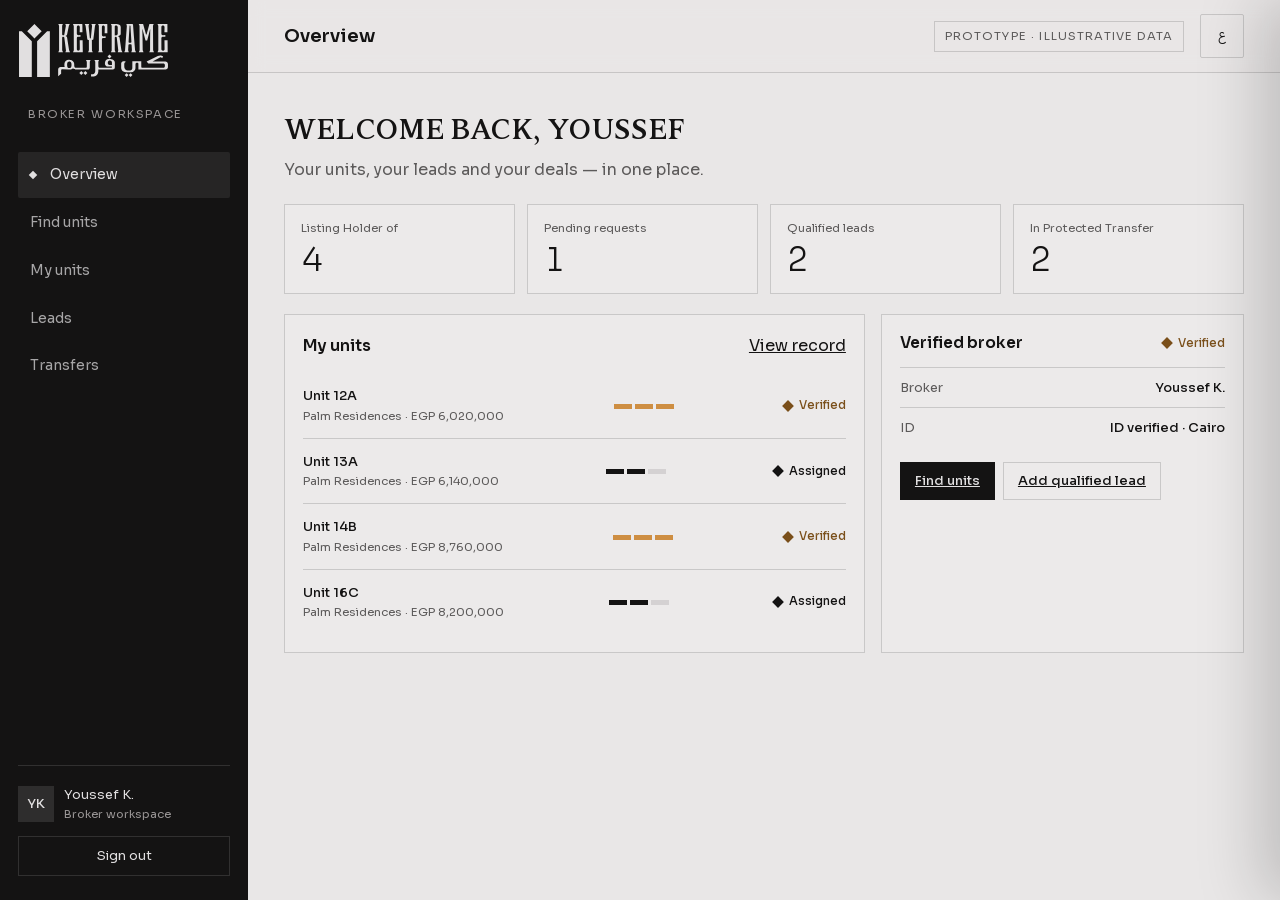
==== app-broker.html @ 13c5698a "Add files via upload" ====
<!DOCTYPE html>
<html lang="en" dir="ltr">
<head>
<title>KEYFRAME</title>
<meta charset="utf-8">
<meta name="viewport" content="width=device-width, initial-scale=1">
<meta name="theme-color" content="#141313">
<link rel="preload" href="assets/fonts/zunburk.woff2" as="font" type="font/woff2" crossorigin>
<link rel="stylesheet" href="https://fonts.googleapis.com/css2?family=IBM+Plex+Sans+Arabic:wght@300;400;500;600&display=swap">
<link rel="stylesheet" href="css/colors.css">
<link rel="stylesheet" href="css/base.css">
<link rel="stylesheet" href="css/app.css">
</head>
<body class="ka" data-app="broker">
<div class="ka-shell">
  <aside class="ka-side" aria-label="Workspace">
    <a class="ka-brand" href="#overview" aria-label="KEYFRAME"><span class="logo logo--h"></span></a>
    <span class="ka-role" data-i18n="role.brk"></span>
    <nav aria-label="Workspace navigation"><ul class="ka-nav"></ul></nav>
    <div class="ka-side__foot">
      <div class="ka-user"><span class="ka-avatar" id="meInit"></span><span><span id="meName"></span><small data-i18n="role.brk"></small></span></div>
      <button class="ka-signout" type="button" data-i18n="signout">Sign out</button>
    </div>
  </aside>
  <div class="ka-main">
    <header class="ka-top">
      <button class="ka-menu" type="button" aria-label="Menu" data-i18n-aria="menu">☰</button>
      <h1 id="pageTitle" tabindex="-1"></h1>
      <span class="ka-proto" data-i18n="proto">Prototype · illustrative data</span>
      <button class="lang" type="button" data-lang-toggle>ع</button>
    </header>
    <main class="ka-view" id="view" tabindex="-1"></main>
  </div>
</div>
<div class="ka-scrim"></div>
<aside class="ka-drawer" role="dialog" aria-modal="true" aria-hidden="true"></aside>
<dialog class="ka-dialog" id="kaDialog" aria-labelledby="dlgH"><div class="ka-dialog__in"><h3 id="dlgH"></h3><p id="dlgP"></p><div class="ka-btnrow"><button class="ka-btn ka-btn--danger" id="dlgOk" type="button"></button><button class="ka-btn ka-btn--ghost" id="dlgCancel" type="button"></button></div></div></dialog>
<div class="ka-toasts" aria-live="polite"></div>
<script src="js/i18n.js"></script>
<script src="js/app-i18n.js"></script>
<script src="js/app.js"></script>
</body>
</html>
---- css/colors.css ----
/* KEYFRAME — color system v1
   Rule: only two hues speak. Bronze = earned verification. Brick = something is broken.
   Everything else (info, warning, progress, pending, empty, blocked, generic success) is ink & stone + icon + words. */

:root {
  --kf-neutral-950: #141313;
  --kf-neutral-900: #1c1b1b;
  --kf-neutral-850: #232222;
  --kf-neutral-800: #303030;
  --kf-neutral-700: #4a4848;
  --kf-neutral-600: #5c5a5a;
  --kf-neutral-500: #7a7777;
  --kf-neutral-400: #9a9696;
  --kf-neutral-300: #b9b6b6;
  --kf-neutral-200: #d4d1d2;
  --kf-neutral-100: #e1dfe0;
  --kf-neutral-50: #eceaea;
  --kf-bronze-100: #f1e3cf;
  --kf-bronze-300: #e2b479;
  --kf-bronze-400: #d69f5a;
  --kf-bronze-500: #ce8e42;
  --kf-bronze-600: #a8712f;
  --kf-bronze-700: #7a4f1a;
  --kf-bronze-800: #4a3214;
  --kf-bronze-900: #2a1d0c;
  --kf-brick-100: #f2dbd4;
  --kf-brick-300: #e8a08c;
  --kf-brick-400: #d97c63;
  --kf-brick-500: #b5523b;
  --kf-brick-600: #943f2c;
  --kf-brick-700: #7a3020;
  --kf-brick-800: #4a1e14;
  --kf-brick-900: #2a110b;
}

:root, [data-theme="dark"] {
  --kf-surface-page: var(--kf-neutral-950);  /* Page background */
  --kf-surface-raised: var(--kf-neutral-850);  /* Cards, panels */
  --kf-surface-sunken: var(--kf-neutral-900);  /* Inputs, wells */
  --kf-surface-inverse: var(--kf-neutral-100);  /* Inverse blocks */
  --kf-text-primary: var(--kf-neutral-100);  /* Body and headings */
  --kf-text-secondary: var(--kf-neutral-400);  /* Supporting text */
  --kf-text-disabled: var(--kf-neutral-600);  /* Disabled labels (exempt from contrast) */
  --kf-text-inverse: var(--kf-neutral-950);  /* Text on inverse */
  --kf-border-subtle: var(--kf-neutral-800);  /* Dividers */
  --kf-border-strong: var(--kf-neutral-500);  /* Control outlines */
  --kf-border-focus: var(--kf-neutral-100);  /* Focus ring */
  --kf-action-primary-bg: var(--kf-neutral-100);  /* Primary button — never bronze */
  --kf-action-primary-fg: var(--kf-neutral-950);  /* Primary button label */
  --kf-action-primary-hover: var(--kf-neutral-200);  /* Primary hover */
  --kf-verified-fg: var(--kf-bronze-500);  /* Verified label, Verified Frame */
  --kf-verified-mark: var(--kf-bronze-500);  /* Brackets, diamond (graphic, 3:1) */
  --kf-verified-bg: var(--kf-bronze-900);  /* Verified row tint (rare) */
  --kf-error-fg: var(--kf-brick-400);  /* Error text */
  --kf-error-border: var(--kf-brick-400);  /* Invalid field outline */
  --kf-error-bg: var(--kf-brick-900);  /* Error banner tint */
  --kf-warning-fg: var(--kf-neutral-100);  /* Warning text — neutral + triangle icon */
  --kf-warning-border: var(--kf-neutral-300);  /* Dashed warning outline */
  --kf-info-fg: var(--kf-neutral-300);  /* Info text + i icon */
  --kf-progress-track: var(--kf-neutral-800);  /* Progress track */
  --kf-progress-fill: var(--kf-neutral-100);  /* Progress fill — never bronze */
  --kf-pending-fg: var(--kf-neutral-400);  /* Pending: outline diamond */
  --kf-empty-fg: var(--kf-neutral-400);  /* Empty state copy */
  --kf-blocked-fg: var(--kf-neutral-400);  /* Blocked/locked label + lock icon */
  --kf-success-fg: var(--kf-neutral-100);  /* Generic success (saved) — neutral + check */
  --kf-verified-on-bg: var(--kf-bronze-500);  /* Text on verified tint */
  --kf-error-on-bg: var(--kf-brick-400);  /* Text on error tint */
}

[data-theme="light"], .on-light {
  --kf-surface-page: var(--kf-neutral-100);  /* Page background */
  --kf-surface-raised: var(--kf-neutral-50);  /* Cards, panels */
  --kf-surface-sunken: var(--kf-neutral-200);  /* Inputs, wells */
  --kf-surface-inverse: var(--kf-neutral-950);  /* Inverse blocks */
  --kf-text-primary: var(--kf-neutral-950);  /* Body and headings */
  --kf-text-secondary: var(--kf-neutral-600);  /* Supporting text */
  --kf-text-disabled: var(--kf-neutral-400);  /* Disabled labels (exempt from contrast) */
  --kf-text-inverse: var(--kf-neutral-100);  /* Text on inverse */
  --kf-border-subtle: var(--kf-neutral-200);  /* Dividers */
  --kf-border-strong: var(--kf-neutral-500);  /* Control outlines */
  --kf-border-focus: var(--kf-neutral-950);  /* Focus ring */
  --kf-action-primary-bg: var(--kf-neutral-950);  /* Primary button — never bronze */
  --kf-action-primary-fg: var(--kf-neutral-100);  /* Primary button label */
  --kf-action-primary-hover: var(--kf-neutral-800);  /* Primary hover */
  --kf-verified-fg: var(--kf-bronze-700);  /* Verified label, Verified Frame */
  --kf-verified-mark: var(--kf-bronze-600);  /* Brackets, diamond (graphic, 3:1) */
  --kf-verified-bg: var(--kf-bronze-100);  /* Verified row tint (rare) */
  --kf-error-fg: var(--kf-brick-600);  /* Error text */
  --kf-error-border: var(--kf-brick-600);  /* Invalid field outline */
  --kf-error-bg: var(--kf-brick-100);  /* Error banner tint */
  --kf-warning-fg: var(--kf-neutral-950);  /* Warning text — neutral + triangle icon */
  --kf-warning-border: var(--kf-neutral-700);  /* Dashed warning outline */
  --kf-info-fg: var(--kf-neutral-700);  /* Info text + i icon */
  --kf-progress-track: var(--kf-neutral-200);  /* Progress track */
  --kf-progress-fill: var(--kf-neutral-950);  /* Progress fill — never bronze */
  --kf-pending-fg: var(--kf-neutral-600);  /* Pending: outline diamond */
  --kf-empty-fg: var(--kf-neutral-600);  /* Empty state copy */
  --kf-blocked-fg: var(--kf-neutral-600);  /* Blocked/locked label + lock icon */
  --kf-success-fg: var(--kf-neutral-950);  /* Generic success (saved) — neutral + check */
  --kf-verified-on-bg: var(--kf-bronze-800);  /* Text on verified tint */
  --kf-error-on-bg: var(--kf-brick-800);  /* Text on error tint */
}
---- css/base.css ----
/* KEYFRAME v2 — tokens, base, shared components */
/* Zunburk for letters only: its figures render distorted, so digits fall through to Sora / Plex Arabic */
@font-face { font-family: "Zunburk"; src: url("../assets/fonts/zunburk.woff2") format("woff2"); font-weight: 100 900; font-display: swap; unicode-range: U+0000-002F, U+003A-065F, U+066A-06EF, U+06FA-10FFFF; }
@font-face { font-family: "Sora"; src: url("../assets/fonts/sora.woff2") format("woff2"); font-weight: 100 800; font-display: swap; }

:root {
  --ink: var(--kf-neutral-950);
  --ink-2: var(--kf-neutral-850);
  --graphite: var(--kf-neutral-800);
  --stone: var(--kf-neutral-100);
  --stone-2: var(--kf-neutral-50);
  --bronze: var(--kf-bronze-500);
  --bronze-text: var(--kf-bronze-700);
  --muted-d: var(--kf-neutral-400);
  --muted-l: var(--kf-neutral-600);
  --rule-d: rgba(225, 223, 224, .14);
  --rule-l: rgba(20, 19, 19, .16);

  --font-display: "Zunburk", "Sora", "IBM Plex Sans Arabic", Georgia, serif;
  --font-body: "Sora", "IBM Plex Sans Arabic", system-ui, sans-serif;
  --fs-mega: clamp(2.5rem, 6.2vw, 6.8rem);
  --fs-h2: clamp(2.3rem, 5.2vw, 5.4rem);
  --fs-h3: clamp(1.5rem, 2.4vw, 2.3rem);
  --fs-lead: clamp(1.02rem, 1.3vw, 1.25rem);
  --fs-small: .8125rem;
  --fs-micro: .72rem;
  --track: .18em;

  --gutter: clamp(20px, 5vw, 80px);
  --max: 1480px;
  --sy: clamp(88px, 12vw, 180px);
  --ease: cubic-bezier(.23, 1, .32, 1);
  --ease-io: cubic-bezier(.645, .045, .355, 1);
}
html[lang="ar"] { --font-body: "IBM Plex Sans Arabic", "Sora", system-ui, sans-serif; --track: 0; }

*, *::before, *::after { box-sizing: border-box; }
html { scroll-behavior: smooth; -webkit-text-size-adjust: 100%; }
body { margin: 0; background: var(--ink); color: var(--stone); font: 400 1rem/1.65 var(--font-body); -webkit-font-smoothing: antialiased; }
body.locked { overflow: hidden; }
img { display: block; max-width: 100%; height: auto; }
a { color: inherit; }
button { font: inherit; color: inherit; }
:focus-visible { outline: 2px solid currentColor; outline-offset: 3px; }
.sr-only { position: absolute; width: 1px; height: 1px; overflow: hidden; clip: rect(0 0 0 0); white-space: nowrap; }
.skip { position: absolute; top: -60px; inset-inline-start: 12px; z-index: 300; background: var(--stone); color: var(--ink); padding: 10px 16px; }
.skip:focus { top: 12px; }

.wrap { width: 100%; max-width: var(--max); margin-inline: auto; padding-inline: var(--gutter); }
.sec { position: relative; padding-block: var(--sy); overflow: hidden; }
.light { background: var(--stone); color: var(--ink); }
.light :focus-visible { outline-color: var(--ink); }
.graph { background: var(--graphite); }

/* ---------- Type ---------- */
h1, h2, h3, h4, .display { font-family: var(--font-display); font-weight: 700; text-transform: uppercase; line-height: .98; letter-spacing: -.01em; margin: 0; font-variation-settings: "wdth" 0; }
html[lang="ar"] :is(h1, h2, h3, h4, .display) { line-height: 1.3; letter-spacing: 0; }
h1 { font-size: var(--fs-mega); }
h2 { font-size: var(--fs-h2); }
h3 { font-size: var(--fs-h3); line-height: 1.05; }
.lead { font-size: var(--fs-lead); font-weight: 300; line-height: 1.6; max-width: 46ch; margin: 0; }
.mut { color: var(--muted-d); }
.light .mut { color: var(--muted-l); }
.eyebrow { display: flex; align-items: center; gap: 14px; margin: 0 0 clamp(24px, 3.4vw, 48px); font-size: var(--fs-micro); font-weight: 500; letter-spacing: var(--track); text-transform: uppercase; }
.micro { font-size: var(--fs-micro); letter-spacing: var(--track); text-transform: uppercase; font-weight: 500; }
.ln { display: block; overflow: hidden; padding-bottom: .05em; }
.ln > span { display: inline-block; }

/* ---------- Blade: the brand's pointed kashida bar ---------- */
.blade {
  --c: var(--graphite);
  display: block; height: var(--bh, 64px); font-size: calc(var(--bh, 64px) * .55); position: relative;
  background: linear-gradient(90deg, rgba(0,0,0,0) 0%, var(--c) 82%);
  -webkit-mask: url("../assets/brand/blade-cap-l.svg") left center / auto 100% no-repeat, url("../assets/brand/blade-cap-r.svg") right center / auto 100% no-repeat, linear-gradient(#000, #000) center / calc(100% - var(--bh, 64px) * 1.68 + 4px) 100% no-repeat;
          mask: url("../assets/brand/blade-cap-l.svg") left center / auto 100% no-repeat, url("../assets/brand/blade-cap-r.svg") right center / auto 100% no-repeat, linear-gradient(#000, #000) center / calc(100% - var(--bh, 64px) * 1.68 + 4px) 100% no-repeat;
}
.blade--l { background: linear-gradient(270deg, rgba(0,0,0,0) 0%, var(--c) 82%); }
.blade--solid { background: var(--c); }
.blade--bronze { --c: var(--bronze); }
.blade--stone { --c: var(--stone); }
.blade--glass { background: rgba(206, 142, 66, .55); }
.blade > * { font-size: 1rem; }

/* stacked blades (poster pattern) */
.blades { display: grid; gap: 0; }
.blades .blade { transform: translateX(var(--from, -40px)); opacity: 0; transition: transform 1100ms var(--ease), opacity 900ms ease; transition-delay: calc(var(--i, 0) * 90ms); }
.blades .blade--l { --from: 40px; }
.blades.in .blade, .no-js .blades .blade { transform: none; opacity: 1; }
.blades--offset .blade { width: 82%; }
.blades--offset .blade--l { margin-inline-start: 18%; }
[dir="rtl"] .blades--offset .blade--l { margin-inline-start: 0; margin-inline-end: 18%; }

/* ---------- Buttons ---------- */
.btn {
  --bg: var(--stone); --fg: var(--ink);
  display: inline-flex; align-items: center; justify-content: center; gap: 14px; min-height: 52px; padding: 0 26px;
  background: var(--bg); color: var(--fg); border: 1px solid var(--bg); border-radius: 2px;
  font-size: var(--fs-small); font-weight: 500; letter-spacing: .14em; text-transform: uppercase; text-decoration: none; cursor: pointer;
  transition: background 180ms ease, color 180ms ease, transform 100ms ease-out;
}
html[lang="ar"] .btn { letter-spacing: 0; font-size: .95rem; }
.btn:hover { background: transparent; color: var(--bg); }
.btn:active { transform: scale(.98); }
.btn .arr { width: 18px; height: 10px; transition: transform 300ms var(--ease); }
.btn:hover .arr { transform: translateX(4px); }
[dir="rtl"] .btn .arr { transform: scaleX(-1); }
[dir="rtl"] .btn:hover .arr { transform: scaleX(-1) translateX(4px); }
.btn--ghost { background: transparent; color: var(--stone); border-color: var(--rule-d); }
.btn--ghost:hover { border-color: var(--stone); color: var(--stone); }
.light .btn { --bg: var(--ink); --fg: var(--stone); }
.light .btn--ghost { color: var(--ink); border-color: var(--rule-l); }
.light .btn--ghost:hover { border-color: var(--ink); color: var(--ink); }
.btns { display: flex; flex-wrap: wrap; gap: 12px; }
.link { white-space: nowrap; display: inline-flex; gap: 12px; align-items: center; text-decoration: none; font-size: var(--fs-small); letter-spacing: .12em; text-transform: uppercase; font-weight: 500; border-bottom: 1px solid currentColor; padding-bottom: 6px; }
html[lang="ar"] .link { letter-spacing: 0; }

/* ---------- Verified state (no brackets): diamond + label + bronze blade seal ---------- */
.vbadge { display: inline-flex; align-items: center; gap: 8px; font-size: var(--fs-micro); letter-spacing: .14em; text-transform: uppercase; font-weight: 500; color: var(--muted-d); }
.vbadge::before { content: ""; width: 9px; height: 9px; transform: rotate(45deg); border: 1.5px solid currentColor; flex: none; }
.vbadge.on { color: var(--bronze); }
.vbadge.on::before { background: currentColor; }
.light .vbadge { color: var(--muted-l); }
.light .vbadge.on { color: var(--bronze-text); }
html[lang="ar"] .vbadge { letter-spacing: 0; }
.seal { --bh: 10px; width: 0; transition: width 900ms var(--ease); }
.is-verified .seal { width: 100%; }

/* ---------- Image treatments from the posters ---------- */
.arch { overflow: hidden; }
.arch img, .cover img { width: 100%; height: 100%; object-fit: cover; }
.cover { overflow: hidden; }
.zoom img { transform: scale(1.08); transition: transform 1600ms var(--ease); }
.zoom.in img { transform: scale(1); }
.band { position: absolute; z-index: 2; --bh: clamp(120px, 14vw, 190px); display: flex; align-items: center; }
.band__txt { padding-inline: 1.4em 2.2em; max-width: 40ch; font-size: .98rem !important; line-height: 1.55; color: var(--stone); }

/* ---------- Reveal ---------- */
.rv { opacity: 0; transform: translateY(26px); transition: opacity 900ms var(--ease), transform 900ms var(--ease); }
.rv.in { opacity: 1; transform: none; }
.rvl .ln > span { transform: translateY(108%); transition: transform 1100ms var(--ease); }
.rvl.in .ln > span { transform: none; }
.rvl.in .ln:nth-child(2) > span { transition-delay: 90ms; }
.rvl.in .ln:nth-child(3) > span { transition-delay: 180ms; }

/* ---------- Loader (home only) ---------- */
.loader { position: fixed; inset: 0; z-index: 400; background: var(--ink); display: grid; place-items: center; transition: opacity 600ms ease, visibility 600ms; }
.loader.done { opacity: 0; visibility: hidden; }
.loader__stack { width: min(520px, 76vw); display: grid; }
.loader__stack .blade { --bh: clamp(34px, 6vw, 56px); --c: #2b2a2a; transform: translateX(var(--from, -60vw)); transition: transform 900ms var(--ease); transition-delay: calc(var(--i) * 80ms); }
.loader__stack .blade--l { --from: 60vw; }
.loader.go .loader__stack .blade { transform: none; }
.loader__logo { position: absolute; width: 74px; color: var(--stone); background: var(--stone); opacity: 0; transition: opacity 500ms ease 700ms; }
.loader.go .loader__logo { opacity: 1; }

/* ---------- Logo (masked SVG) ---------- */
.logo { display: block; background: currentColor; -webkit-mask: var(--logo) center / contain no-repeat; mask: var(--logo) center / contain no-repeat; }
.logo--h { --logo: url("../assets/brand/logo-horizontal.svg"); aspect-ratio: 741 / 263.7; }
.logo--v { --logo: url("../assets/brand/logo-vertical.svg"); aspect-ratio: 459.7 / 480.1; }
.logo--b { --logo: url("../assets/brand/logo-block.svg"); aspect-ratio: 218 / 374.8; }

/* ---------- Nav ---------- */
.nav { position: fixed; inset: 0 0 auto; z-index: 200; transition: background 300ms ease, transform 350ms var(--ease), border-color 300ms; border-bottom: 1px solid transparent; }
.nav.solid { background: rgba(20, 19, 19, .9); backdrop-filter: blur(10px); border-color: var(--rule-d); }
.nav.hide { transform: translateY(-100%); }
.nav__in { height: 78px; display: flex; align-items: center; justify-content: space-between; gap: 24px; }
.nav__brand { width: 170px; color: var(--stone); }
.nav__links { display: flex; gap: clamp(16px, 2.2vw, 38px); list-style: none; margin: 0; padding: 0; }
.nav__links a { position: relative; text-decoration: none; font-size: var(--fs-small); color: rgba(225, 223, 224, .78); padding-block: 8px; transition: color 160ms; }
.nav__links a:hover, .nav__links a[aria-current="page"] { color: var(--stone); }
.nav__links a[aria-current="page"]::after { content: ""; position: absolute; inset-inline: 0; bottom: 0; height: 1px; background: currentColor; }
.nav__tools { display: flex; align-items: center; gap: 10px; }
.lang { min-width: 44px; min-height: 44px; padding: 0 12px; background: none; border: 1px solid var(--rule-d); border-radius: 2px; cursor: pointer; font-size: var(--fs-small); }
.lang:hover { border-color: var(--stone); }
.nav .btn { min-height: 44px; padding: 0 18px; }
.burger { display: none; width: 44px; height: 44px; background: none; border: 1px solid var(--rule-d); border-radius: 2px; cursor: pointer; position: relative; }
.burger span { position: absolute; left: 12px; right: 12px; height: 1.5px; background: currentColor; transition: transform 300ms var(--ease); }
.burger span:first-child { top: 17px; } .burger span:last-child { top: 25px; }
.burger[aria-expanded="true"] span:first-child { transform: translateY(4px) rotate(45deg); }
.burger[aria-expanded="true"] span:last-child { transform: translateY(-4px) rotate(-45deg); }
.menu { position: fixed; inset: 0; z-index: 150; background: var(--ink); padding: 110px var(--gutter) 36px; display: flex; flex-direction: column; justify-content: flex-end; opacity: 0; visibility: hidden; transition: opacity 300ms, visibility 300ms; }
.menu.open { opacity: 1; visibility: visible; }
.menu ol { list-style: none; margin: 0 0 36px; padding: 0; counter-reset: m; }
.menu li { border-top: 1px solid var(--rule-d); }
.menu a { display: flex; gap: 16px; align-items: baseline; padding: 14px 0; text-decoration: none; font: 600 clamp(2rem, 9vw, 3rem)/1.05 var(--font-display); text-transform: uppercase; font-variation-settings: "wdth" 0; }
.menu a::before { counter-increment: m; content: "0" counter(m); font: 400 var(--fs-micro) var(--font-body); color: var(--muted-d); }
@media (max-width: 1000px) {
  .nav__links, .nav .btn { display: none; }
  .burger { display: block; }
  .nav__brand { width: 140px; }
}

/* ---------- Page hero (inner pages) ---------- */
.phero { position: relative; min-height: 88svh; display: flex; align-items: flex-end; padding: 140px 0 clamp(48px, 7vw, 96px); overflow: hidden; }
.phero__img { position: absolute; inset: 0; }
.phero__img img { width: 100%; height: 100%; object-fit: cover; transform: scale(1.06); transition: transform 2400ms var(--ease); }
.ready .phero__img img { transform: none; }
.phero__img::after { content: ""; position: absolute; inset: 0; background: linear-gradient(180deg, rgba(20,19,19,.55) 0%, rgba(20,19,19,.15) 35%, rgba(20,19,19,.9) 100%); }
.phero .wrap { position: relative; z-index: 2; }
.phero h1 { max-width: 22ch; margin-bottom: 28px; }
.phero__row { display: flex; justify-content: space-between; align-items: end; gap: 32px; flex-wrap: wrap; }

/* ---------- Footer ---------- */
.foot { border-top: 1px solid var(--rule-d); padding-top: 80px; overflow: hidden; }
.foot__grid { display: grid; grid-template-columns: 2fr repeat(3, 1fr); gap: 40px; }
.foot__logo { width: 140px; color: var(--stone); margin-bottom: 22px; }
.foot__tag { font: 600 1.4rem/1.1 var(--font-display); text-transform: uppercase; max-width: 16ch; margin: 0; font-variation-settings: "wdth" 0; }
.foot__col { display: grid; gap: 10px; align-content: start; font-size: var(--fs-small); }
.foot__col h4 { font: 500 var(--fs-micro) var(--font-body); letter-spacing: .14em; color: var(--muted-d); margin: 0 0 6px; text-transform: uppercase; }
.foot__col a { text-decoration: none; }
.foot__col a:hover { text-decoration: underline; text-underline-offset: 4px; }
.foot__mark { margin-top: 80px; color: #1d1c1c; }
.foot__mark .logo { width: 100%; background: #232222; }
.foot__base { display: flex; justify-content: space-between; flex-wrap: wrap; gap: 16px; padding-block: 26px; font-size: var(--fs-micro); color: var(--muted-d); }
@media (max-width: 760px) { .foot__grid { grid-template-columns: 1fr 1fr; } .foot__brand { grid-column: 1 / -1; } }

@media (prefers-reduced-motion: reduce) {
  *, *::before, *::after { transition-duration: 1ms !important; transition-delay: 0ms !important; animation-duration: 1ms !important; }
  html { scroll-behavior: auto; }
  .rv, .blades .blade { opacity: 1; transform: none; }
  .rvl .ln > span { transform: none; }
}
.logo--w { --logo: url("../assets/brand/logo-word.svg"); aspect-ratio: 666.8 / 321.8; }

/* Zunburk is variable: pin the width axis everywhere it is used (CSS would otherwise stretch it to the widest cut) */
:is(h1, h2, h3, h4, .display, .stmt__ar, .side__h, .flist strong, .flist b, .cond strong, .cond__n, .kpi b, .kp b, .edrow__n, .foot__tag, .menu a, .phone__price, .pstep b) { font-variation-settings: "wdth" 0; }
.phero__img img[src*="book-v3"] { object-position: 50% 60%; }
---- css/app.css ----
/* KEYFRAME platform prototype — sign in + developer/broker apps (prefix ka-) */
body.ka { background: #e9e7e7; color: var(--ink); min-height: 100vh; }
.ka :focus-visible { outline: 2px solid var(--ink); outline-offset: 2px; }
.ka-shell { display: grid; grid-template-columns: 248px 1fr; min-height: 100vh; }

/* Sidebar */
.ka-side { position: sticky; top: 0; height: 100vh; background: var(--ink); color: var(--stone); display: flex; flex-direction: column; padding: 24px 18px; gap: 28px; }
.ka-brand { display: flex; align-items: center; gap: 10px; color: var(--stone); text-decoration: none; }
.ka-brand .logo--h { width: 150px; }
.ka-role { font-size: var(--fs-micro); letter-spacing: .14em; text-transform: uppercase; color: var(--muted-d); padding: 0 10px; }
html[lang="ar"] .ka-role { letter-spacing: 0; }
.ka-nav { display: grid; gap: 2px; list-style: none; margin: 0; padding: 0; }
.ka-nav a { display: flex; align-items: center; justify-content: space-between; gap: 10px; padding: 11px 12px; text-decoration: none; font-size: .9rem; color: rgba(225,223,224,.72); border-radius: 2px; }
.ka-nav a:hover { color: var(--stone); background: #1d1c1c; }
.ka-nav a[aria-current="page"] { color: var(--stone); background: #262525; }
.ka-nav a[aria-current="page"]::before { content: ""; width: 6px; height: 6px; background: var(--stone); transform: rotate(45deg); margin-inline-end: 4px; }
.ka-nav a span:first-child { flex: 1; }
.ka-count { font-size: var(--fs-micro); min-width: 22px; text-align: center; padding: 2px 6px; background: #2e2d2d; border-radius: 2px; }
.ka-side__foot { margin-top: auto; display: grid; gap: 12px; border-top: 1px solid var(--rule-d); padding-top: 18px; }
.ka-user { display: flex; align-items: center; gap: 10px; font-size: var(--fs-small); }
.ka-user small { display: block; color: var(--muted-d); font-size: var(--fs-micro); }
.ka-avatar { width: 36px; height: 36px; display: grid; place-items: center; background: #2e2d2d; font-size: var(--fs-small); font-weight: 500; flex: none; }
.ka-signout { background: none; border: 1px solid var(--rule-d); color: var(--stone); min-height: 40px; cursor: pointer; font-size: var(--fs-small); }
.ka-signout:hover { border-color: var(--stone); }

/* Main */
.ka-main { min-width: 0; display: flex; flex-direction: column; }
.ka-top { position: sticky; top: 0; z-index: 20; display: flex; align-items: center; gap: 16px; padding: 14px clamp(16px, 3vw, 36px); background: rgba(233,231,231,.92); backdrop-filter: blur(8px); border-bottom: 1px solid var(--rule-l); }
.ka-top h1 { font: 600 1.15rem/1.2 var(--font-body); text-transform: none; letter-spacing: 0; flex: 1; font-variation-settings: normal; }
.ka-proto { font-size: var(--fs-micro); letter-spacing: .1em; text-transform: uppercase; border: 1px solid var(--rule-l); padding: 5px 10px; color: var(--muted-l); }
html[lang="ar"] .ka-proto { letter-spacing: 0; }
.ka-top .lang { border-color: var(--rule-l); }
.ka-menu { display: none; width: 44px; height: 44px; border: 1px solid var(--rule-l); background: none; cursor: pointer; }
.ka-view { padding: clamp(16px, 3vw, 36px); display: grid; gap: 20px; align-content: start; animation: kaIn 360ms var(--ease); }
@keyframes kaIn { from { opacity: 0; transform: translateY(8px); } to { opacity: 1; transform: none; } }
.ka-hello h2 { font: 700 clamp(1.8rem, 3vw, 2.6rem)/1.1 var(--font-display); text-transform: uppercase; font-variation-settings: "wdth" 0; }
html[lang="ar"] .ka-hello h2 { text-transform: none; line-height: 1.4; }
.ka-hello p { margin: 6px 0 0; color: var(--muted-l); }

/* Panels */
.ka-card { background: var(--stone-2); border: 1px solid var(--rule-l); padding: 18px; min-width: 0; }
.ka-card__h { display: flex; justify-content: space-between; align-items: center; gap: 12px; flex-wrap: wrap; margin-bottom: 14px; }
.ka-card__h h3 { font: 600 .98rem var(--font-body); text-transform: none; letter-spacing: 0; font-variation-settings: normal; }
.ka-grid { display: grid; gap: 16px; }
.ka-grid--2 { grid-template-columns: 1.6fr 1fr; }
.ka-grid--even { grid-template-columns: 1fr 1fr; }
.ka-kpis { display: grid; grid-template-columns: repeat(auto-fit, minmax(150px, 1fr)); gap: 12px; }
.ka-kpi { background: var(--stone-2); border: 1px solid var(--rule-l); padding: 14px 16px; }
.ka-kpi small { display: block; font-size: var(--fs-micro); color: var(--muted-l); margin-bottom: 6px; }
.ka-kpi b { font: 300 2rem/1 var(--font-body); font-variant-numeric: tabular-nums; }
.ka-kpi.is-err b { color: var(--kf-brick-600); }
.ka-kpi.is-ver b { color: var(--bronze-text); }

/* Building view (interactive) */
.ka-bld { display: grid; gap: 6px; }
.ka-row { display: grid; grid-template-columns: 38px repeat(6, 1fr); gap: 6px; align-items: center; }
.ka-row > b { font-size: var(--fs-micro); font-weight: 500; color: var(--muted-l); }
.ka-cell { height: 34px; border: 1px solid transparent; cursor: pointer; font-size: var(--fs-micro); color: transparent; position: relative; transition: transform 120ms ease, outline-color 120ms; }
.ka-cell:hover, .ka-cell:focus-visible { color: inherit; transform: translateY(-1px); }
.ka-cell--verified { background: var(--kf-bronze-500); color: transparent; }
.ka-cell--verified:hover { color: var(--ink); }
.ka-cell--assigned { background: var(--ink); }
.ka-cell--assigned:hover { color: var(--stone); }
.ka-cell--open { background: transparent; border: 1px dashed var(--kf-neutral-500); }
.ka-cell--open:hover { color: var(--ink); }
.ka-cell--conflict { border: 1.5px solid var(--kf-brick-600); background: repeating-linear-gradient(135deg, transparent 0 4px, rgba(148,63,44,.22) 4px 5px); }
.ka-cell--conflict:hover { color: var(--kf-brick-700); }
.ka-legend { display: flex; flex-wrap: wrap; gap: 12px; font-size: var(--fs-micro); color: var(--muted-l); }
.ka-legend span { display: inline-flex; align-items: center; gap: 6px; }
.ka-legend i { width: 14px; height: 10px; display: inline-block; }

/* Status badges */
.ka-st { display: inline-flex; align-items: center; gap: 7px; font-size: var(--fs-micro); font-weight: 500; white-space: nowrap; color: var(--muted-l); }
.ka-st::before { content: ""; width: 8px; height: 8px; transform: rotate(45deg); border: 1.5px solid currentColor; flex: none; }
.ka-st--verified { color: var(--bronze-text); }
.ka-st--verified::before { background: currentColor; }
.ka-st--assigned { color: var(--ink); }
.ka-st--assigned::before { background: currentColor; }
.ka-st--conflict { color: var(--kf-brick-600); }
.ka-st--conflict::before { content: "✕"; transform: none; border: 0; width: auto; height: auto; font-size: 10px; line-height: 1; }
.ka-st--pending, .ka-st--checking { color: var(--muted-l); }
.ka-st--declined { color: var(--muted-l); text-decoration: line-through; }
.ka-seg { display: inline-flex; gap: 3px; vertical-align: middle; }
.ka-seg i { width: 18px; height: 5px; background: var(--kf-neutral-200); }
.ka-seg i.on { background: var(--ink); }
.ka-seg.all i.on { background: var(--kf-bronze-500); }

/* Tables */
.ka-tablewrap { overflow-x: auto; }
.ka-table { width: 100%; border-collapse: collapse; font-size: var(--fs-small); }
.ka-table th { text-align: start; font-weight: 500; font-size: var(--fs-micro); color: var(--muted-l); padding: 10px 12px; border-bottom: 1px solid var(--rule-l); white-space: nowrap; }
.ka-table td { padding: 12px; border-bottom: 1px solid var(--rule-l); vertical-align: middle; unicode-bidi: plaintext; }
.ka-table tbody tr { cursor: pointer; }
.ka-table tbody tr:hover { background: #f1f0f0; }
.ka-table td.num { font-variant-numeric: tabular-nums; }

/* Toolbar, chips, inputs */
.ka-toolbar { display: flex; flex-wrap: wrap; gap: 10px; align-items: center; justify-content: space-between; }
.ka-chips { display: flex; flex-wrap: wrap; gap: 6px; }
.ka-chip { min-height: 36px; padding: 0 12px; border: 1px solid var(--rule-l); background: transparent; cursor: pointer; font-size: var(--fs-small); display: inline-flex; gap: 8px; align-items: center; }
.ka-chip[aria-pressed="true"] { background: var(--ink); color: var(--stone); border-color: var(--ink); }
.ka-chip small { opacity: .7; font-variant-numeric: tabular-nums; }
.ka-input, .ka-select { min-height: 40px; border: 1px solid var(--rule-l); background: var(--stone-2); padding: 0 12px; font: inherit; font-size: var(--fs-small); color: var(--ink); min-width: 0; }
.ka-input:focus, .ka-select:focus { outline: 2px solid var(--ink); outline-offset: 0; }
.ka-btn { display: inline-flex; align-items: center; justify-content: center; gap: 8px; min-height: 38px; padding: 0 14px; border: 1px solid var(--ink); background: var(--ink); color: var(--stone); cursor: pointer; font-size: var(--fs-small); font-weight: 500; white-space: nowrap; }
.ka-btn:hover { background: #2a2929; }
.ka-btn--ghost { background: transparent; color: var(--ink); border-color: var(--rule-l); }
.ka-btn--ghost:hover { background: #f1f0f0; border-color: var(--ink); }
.ka-btn--danger { background: transparent; color: var(--kf-brick-600); border-color: var(--kf-brick-600); }
.ka-btn--danger:hover { background: var(--kf-brick-100); }
.ka-btn[disabled] { opacity: .45; cursor: not-allowed; }
.ka-note { font-size: var(--fs-micro); color: var(--muted-l); margin: 0; }

/* Lists */
.ka-list { list-style: none; margin: 0; padding: 0; }
.ka-list li { display: flex; align-items: center; justify-content: space-between; gap: 12px; padding: 12px 0; border-top: 1px solid var(--rule-l); font-size: var(--fs-small); }
.ka-list li:first-child { border-top: 0; }
.ka-list em { display: block; font-style: normal; font-size: var(--fs-micro); color: var(--muted-l); }
.ka-list b { unicode-bidi: plaintext; font-weight: 500; }
.ka-list .ka-actions { display: flex; gap: 6px; }
.ka-alert { border-inline-start: 3px solid var(--kf-brick-600); background: var(--kf-brick-100); color: var(--kf-brick-800); padding: 12px 14px; font-size: var(--fs-small); display: flex; justify-content: space-between; gap: 12px; align-items: center; }
.ka-warn { border: 1px dashed var(--kf-neutral-700); padding: 12px 14px; font-size: var(--fs-small); }
.ka-warn::before { content: "▲ "; }

/* Request groups */
.ka-req { display: grid; grid-template-columns: 220px 1fr; gap: 18px; }
.ka-req__unit h4 { font: 600 1.1rem var(--font-body); text-transform: none; letter-spacing: 0; font-variation-settings: normal; }
.ka-req__unit p { margin: 4px 0 0; font-size: var(--fs-micro); color: var(--muted-l); }

/* Unit cards (broker) */
.ka-units { display: grid; grid-template-columns: repeat(auto-fill, minmax(240px, 1fr)); gap: 14px; }
.ka-ucard { background: var(--stone-2); border: 1px solid var(--rule-l); display: flex; flex-direction: column; }
.ka-ucard__img { aspect-ratio: 16 / 10; overflow: hidden; }
.ka-ucard__img img { width: 100%; height: 100%; object-fit: cover; }
.ka-ucard__body { padding: 14px; display: grid; gap: 6px; flex: 1; align-content: start; }
.ka-ucard__body h4 { font: 600 1.05rem var(--font-body); text-transform: none; letter-spacing: 0; font-variation-settings: normal; }
.ka-ucard__body p { margin: 0; font-size: var(--fs-micro); color: var(--muted-l); }
.ka-ucard__foot { padding: 0 14px 14px; display: flex; justify-content: space-between; align-items: center; gap: 8px; }
.ka-price { font-weight: 500; font-variant-numeric: tabular-nums; }

/* Timeline */
.ka-tl { list-style: none; margin: 0; padding: 0; display: grid; grid-template-columns: repeat(4, 1fr); position: relative; }
.ka-tl::before { content: ""; position: absolute; top: 8px; inset-inline: 8px; height: 1px; background: var(--kf-neutral-300); }
.ka-tl li { position: relative; display: grid; gap: 2px; padding-inline-end: 10px; font-size: var(--fs-small); }
.ka-tl i { width: 16px; height: 16px; transform: rotate(45deg) scale(.75); background: var(--stone-2); border: 1.5px solid var(--kf-neutral-500); margin-bottom: 10px; }
.ka-tl li.done i { background: var(--ink); border-color: var(--ink); }
.ka-tl li.now i { border-color: var(--ink); }
.ka-tl em { font-style: normal; font-size: var(--fs-micro); color: var(--muted-l); }

/* Drawer + dialog */
.ka-scrim { position: fixed; inset: 0; background: rgba(20,19,19,.4); z-index: 60; opacity: 0; visibility: hidden; transition: opacity 200ms, visibility 200ms; }
.ka-scrim.open { opacity: 1; visibility: visible; }
.ka-drawer { position: fixed; top: 0; bottom: 0; inset-inline-end: 0; z-index: 70; width: min(440px, 100%); background: var(--stone-2); overflow-y: auto; transform: translateX(100%); transition: transform 280ms var(--ease); box-shadow: -20px 0 60px rgba(0,0,0,.18); }
[dir="rtl"] .ka-drawer { transform: translateX(-100%); }
.ka-drawer.open { transform: none !important; }
.ka-drawer__img { aspect-ratio: 16 / 9; }
.ka-drawer__img img { width: 100%; height: 100%; object-fit: cover; }
.ka-drawer__body { padding: 22px; display: grid; gap: 16px; }
.ka-drawer__head { display: flex; justify-content: space-between; align-items: start; gap: 12px; }
.ka-drawer__head h3 { font: 600 1.5rem var(--font-body); text-transform: none; letter-spacing: 0; font-variation-settings: normal; }
.ka-close { width: 40px; height: 40px; border: 1px solid var(--rule-l); background: none; cursor: pointer; font-size: 18px; flex: none; }
.ka-dl { margin: 0; display: grid; }
.ka-dl div { display: flex; justify-content: space-between; gap: 12px; padding: 9px 0; border-top: 1px solid var(--rule-l); font-size: var(--fs-small); }
.ka-dl dt { color: var(--muted-l); }
.ka-dl dd { margin: 0; font-weight: 500; unicode-bidi: plaintext; }
.ka-checks { list-style: none; margin: 0; padding: 0; display: grid; gap: 8px; font-size: var(--fs-small); }
.ka-checks li { display: flex; gap: 10px; align-items: center; color: var(--muted-l); }
.ka-checks li::before { content: ""; width: 12px; height: 12px; border: 1px solid var(--kf-neutral-400); flex: none; }
.ka-checks li.on { color: var(--ink); }
.ka-checks li.on::before { background: var(--ink); border-color: var(--ink); }
.ka-checks.all li.on::before { background: var(--kf-bronze-500); border-color: var(--kf-bronze-500); }
.ka-btnrow { display: flex; flex-wrap: wrap; gap: 8px; }
.ka-dialog { border: 0; padding: 0; width: min(440px, calc(100% - 32px)); background: var(--stone-2); color: var(--ink); }
.ka-dialog::backdrop { background: rgba(20,19,19,.55); }
.ka-dialog__in { padding: 24px; display: grid; gap: 14px; }
.ka-dialog h3 { font: 600 1.15rem var(--font-body); text-transform: none; letter-spacing: 0; font-variation-settings: normal; }
.ka-dialog p { margin: 0; font-size: var(--fs-small); color: var(--muted-l); }
.ka-field { display: grid; gap: 6px; }
.ka-field label { font-size: var(--fs-micro); color: var(--muted-l); }
.ka-field .ka-err { color: var(--kf-brick-600); font-size: var(--fs-micro); min-height: 1em; }
.ka-input[aria-invalid="true"] { border-color: var(--kf-brick-600); }

/* Toast */
.ka-toasts { position: fixed; bottom: 20px; inset-inline-end: 20px; z-index: 90; display: grid; gap: 8px; }
.ka-toast { background: var(--ink); color: var(--stone); padding: 12px 16px; font-size: var(--fs-small); min-width: 240px; max-width: 360px; animation: kaIn 260ms var(--ease); display: flex; gap: 12px; justify-content: space-between; align-items: center; }
.ka-toast button { background: none; border: 0; color: var(--stone); text-decoration: underline; cursor: pointer; font-size: var(--fs-small); }

/* Phone share preview */
.ka-share { display: grid; grid-template-columns: auto 1fr; gap: 28px; align-items: center; }
.ka-phone { width: 250px; padding: 9px; background: var(--ink); border-radius: 32px; }
.ka-phone__in { background: var(--stone-2); border-radius: 24px; overflow: hidden; }
.ka-phone__img { height: 170px; }
.ka-phone__img img { width: 100%; height: 100%; object-fit: cover; }
.ka-phone__body { padding: 14px; display: grid; gap: 6px; font-size: var(--fs-small); }
.ka-phone__body h4 { font: 600 1.15rem var(--font-body); text-transform: none; letter-spacing: 0; font-variation-settings: normal; }
.ka-phone__cta { display: block; text-align: center; background: var(--ink); color: var(--stone); padding: 10px; font-size: var(--fs-micro); }

/* Empty state */
.ka-empty { text-align: center; padding: 40px 16px; color: var(--muted-l); display: grid; gap: 10px; justify-items: center; font-size: var(--fs-small); }
.ka-empty b { color: var(--ink); font-size: 1rem; }

/* ===== Sign in ===== */
.ka-signin { display: grid; grid-template-columns: 1.1fr 1fr; min-height: 100vh; background: var(--stone); }
.ka-signin__img { position: relative; overflow: hidden; }
.ka-signin__img img { width: 100%; height: 100%; object-fit: cover; }
.ka-signin__img::after { content: ""; position: absolute; inset: 0; background: linear-gradient(180deg, rgba(20,19,19,.5), rgba(20,19,19,.05) 40%, rgba(20,19,19,.75)); }
.ka-signin__brand { position: absolute; z-index: 1; top: 32px; inset-inline-start: 32px; width: 170px; color: var(--stone); }
.ka-signin__quote { position: absolute; z-index: 1; bottom: 40px; inset-inline: 32px; color: var(--stone); font: 700 clamp(1.8rem, 3.4vw, 3rem)/1.05 var(--font-display); text-transform: uppercase; font-variation-settings: "wdth" 0; margin: 0; }
html[lang="ar"] .ka-signin__quote { text-transform: none; line-height: 1.35; }
.ka-signin__panel { display: grid; align-content: center; padding: clamp(28px, 6vw, 88px); gap: 22px; }
.ka-signin__top { display: flex; justify-content: space-between; align-items: center; gap: 12px; }
.ka-signin__top a { font-size: var(--fs-small); color: var(--muted-l); }
.ka-signin h1 { font-size: clamp(2.2rem, 4vw, 3.4rem); }
.ka-signin form { display: grid; gap: 16px; max-width: 440px; }
.ka-roles { display: grid; grid-template-columns: 1fr 1fr; gap: 8px; border: 0; padding: 0; margin: 0; }
.ka-roles legend { font-size: var(--fs-micro); color: var(--muted-l); margin-bottom: 8px; }
.ka-roles label { position: relative; }
.ka-roles input { position: absolute; opacity: 0; }
.ka-roles span { display: grid; gap: 2px; padding: 14px; border: 1px solid var(--rule-l); cursor: pointer; font-size: var(--fs-small); }
.ka-roles span em { font-style: normal; font-size: var(--fs-micro); color: var(--muted-l); }
.ka-roles input:checked + span { border-color: var(--ink); box-shadow: inset 0 0 0 1px var(--ink); }
.ka-roles input:focus-visible + span { outline: 2px solid var(--ink); outline-offset: 2px; }
.ka-signin .ka-input { min-height: 48px; background: transparent; }
.ka-signin .ka-btn { min-height: 52px; font-size: var(--fs-small); letter-spacing: .12em; text-transform: uppercase; }
html[lang="ar"] .ka-signin .ka-btn { letter-spacing: 0; }

@media (max-width: 1000px) {
  .ka-shell { grid-template-columns: 1fr; }
  .ka-side { position: fixed; inset-block: 0; inset-inline-start: 0; width: 260px; z-index: 80; transform: translateX(-100%); transition: transform 260ms var(--ease); }
  [dir="rtl"] .ka-side { transform: translateX(100%); }
  .ka-side.open { transform: none !important; }
  .ka-menu { display: grid; place-items: center; }
  .ka-grid--2, .ka-grid--even, .ka-req, .ka-share { grid-template-columns: 1fr; }
  .ka-tl { grid-template-columns: 1fr 1fr; row-gap: 16px; }
  .ka-tl::before { display: none; }
  .ka-signin { grid-template-columns: 1fr; }
  .ka-signin__img { height: 34vh; }
  .ka-proto { display: none; }
  .ka-phone { margin-inline: auto; }
}
@media (max-width: 560px) {
  .ka-row { grid-template-columns: 30px repeat(6, 1fr); gap: 4px; }
  .ka-cell { height: 28px; }
}

#pageTitle:focus { outline: none; }
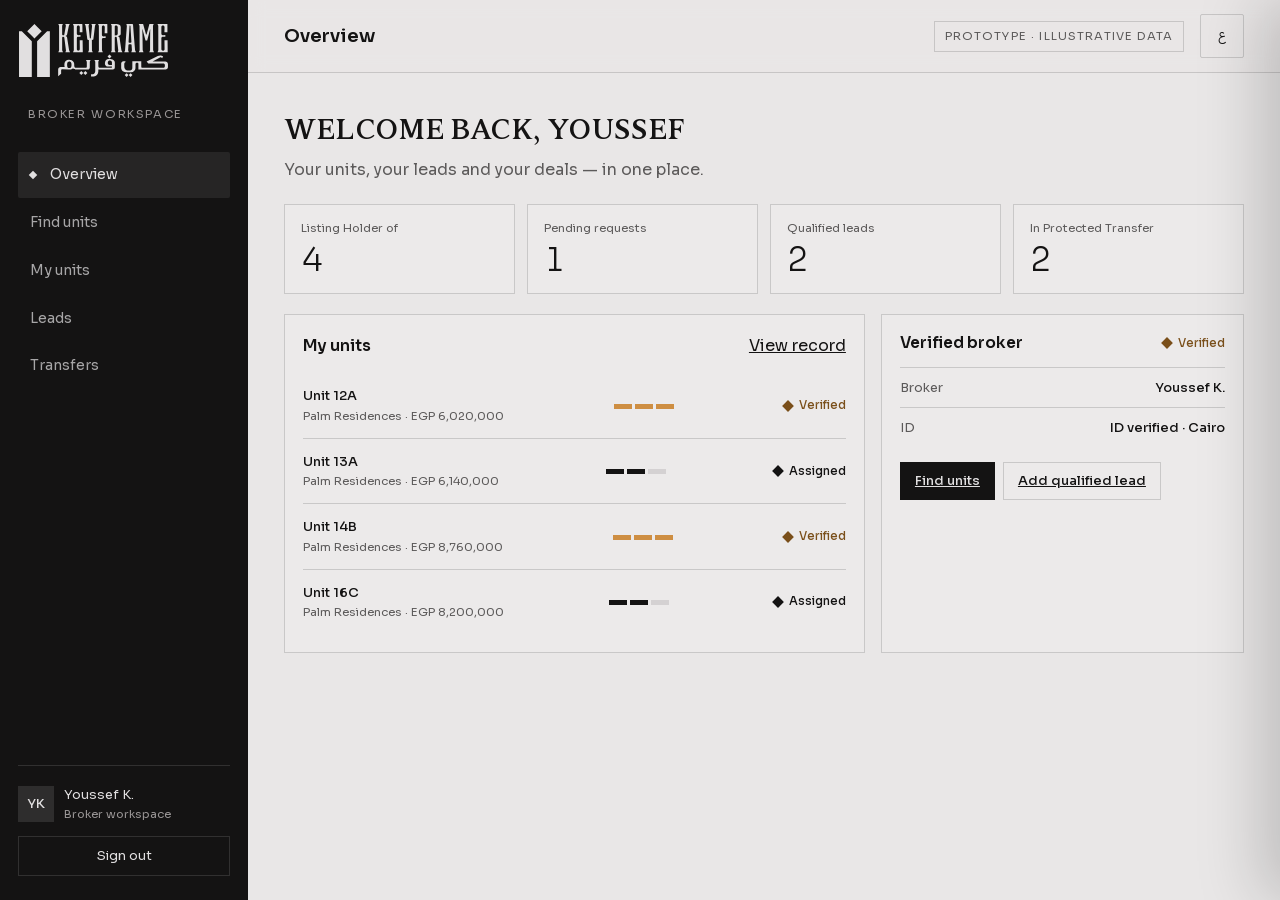
==== commit 654a3e46: "Add files via upload" ====
--- a/app-broker.html
+++ b/app-broker.html
@@ -1,7 +1,7 @@
 <!DOCTYPE html>
 <html lang="en" dir="ltr">
 <head>
-<title>KEYFRAME</title>
+<title>KEYFRAME</title><link rel="icon" href="/favicon.ico" sizes="any"><link rel="icon" type="image/svg+xml" href="/favicon.svg"><link rel="apple-touch-icon" href="/apple-touch-icon.png">
 <meta charset="utf-8">
 <meta name="viewport" content="width=device-width, initial-scale=1">
 <meta name="theme-color" content="#141313">
